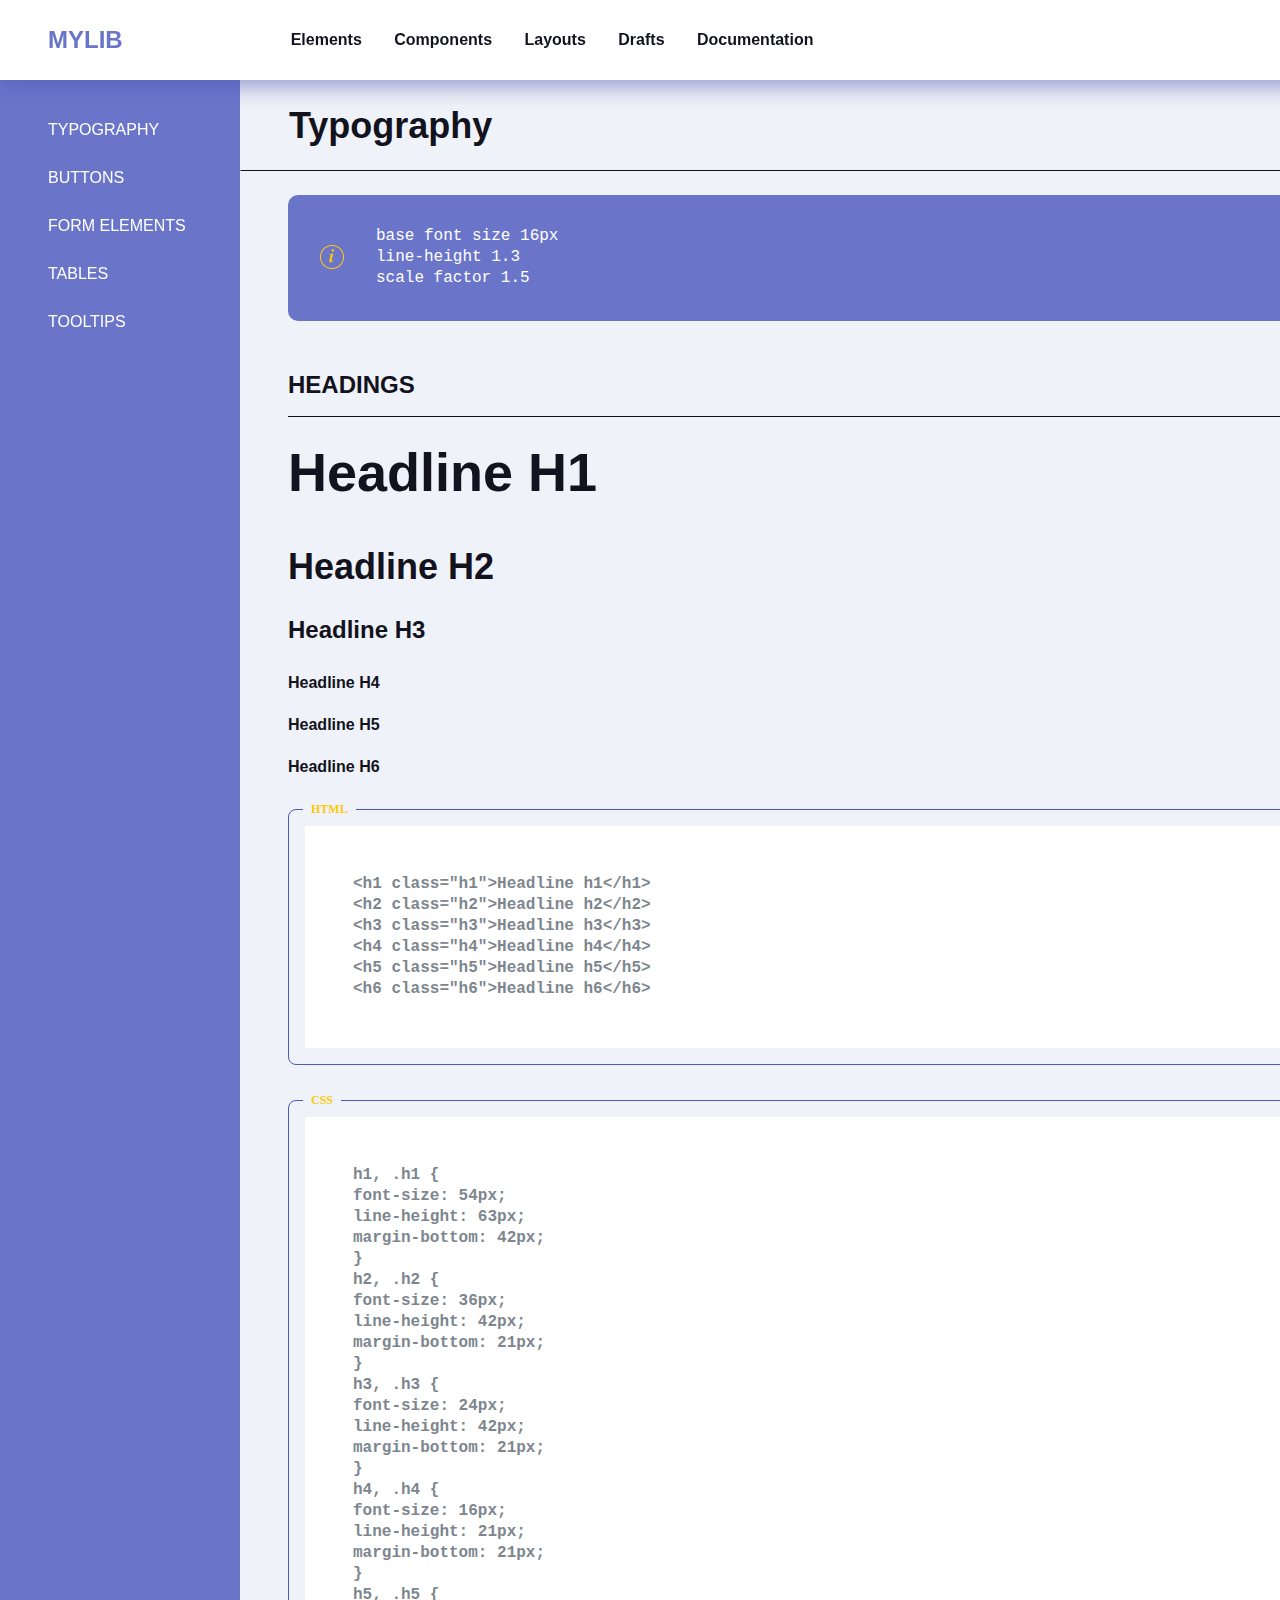
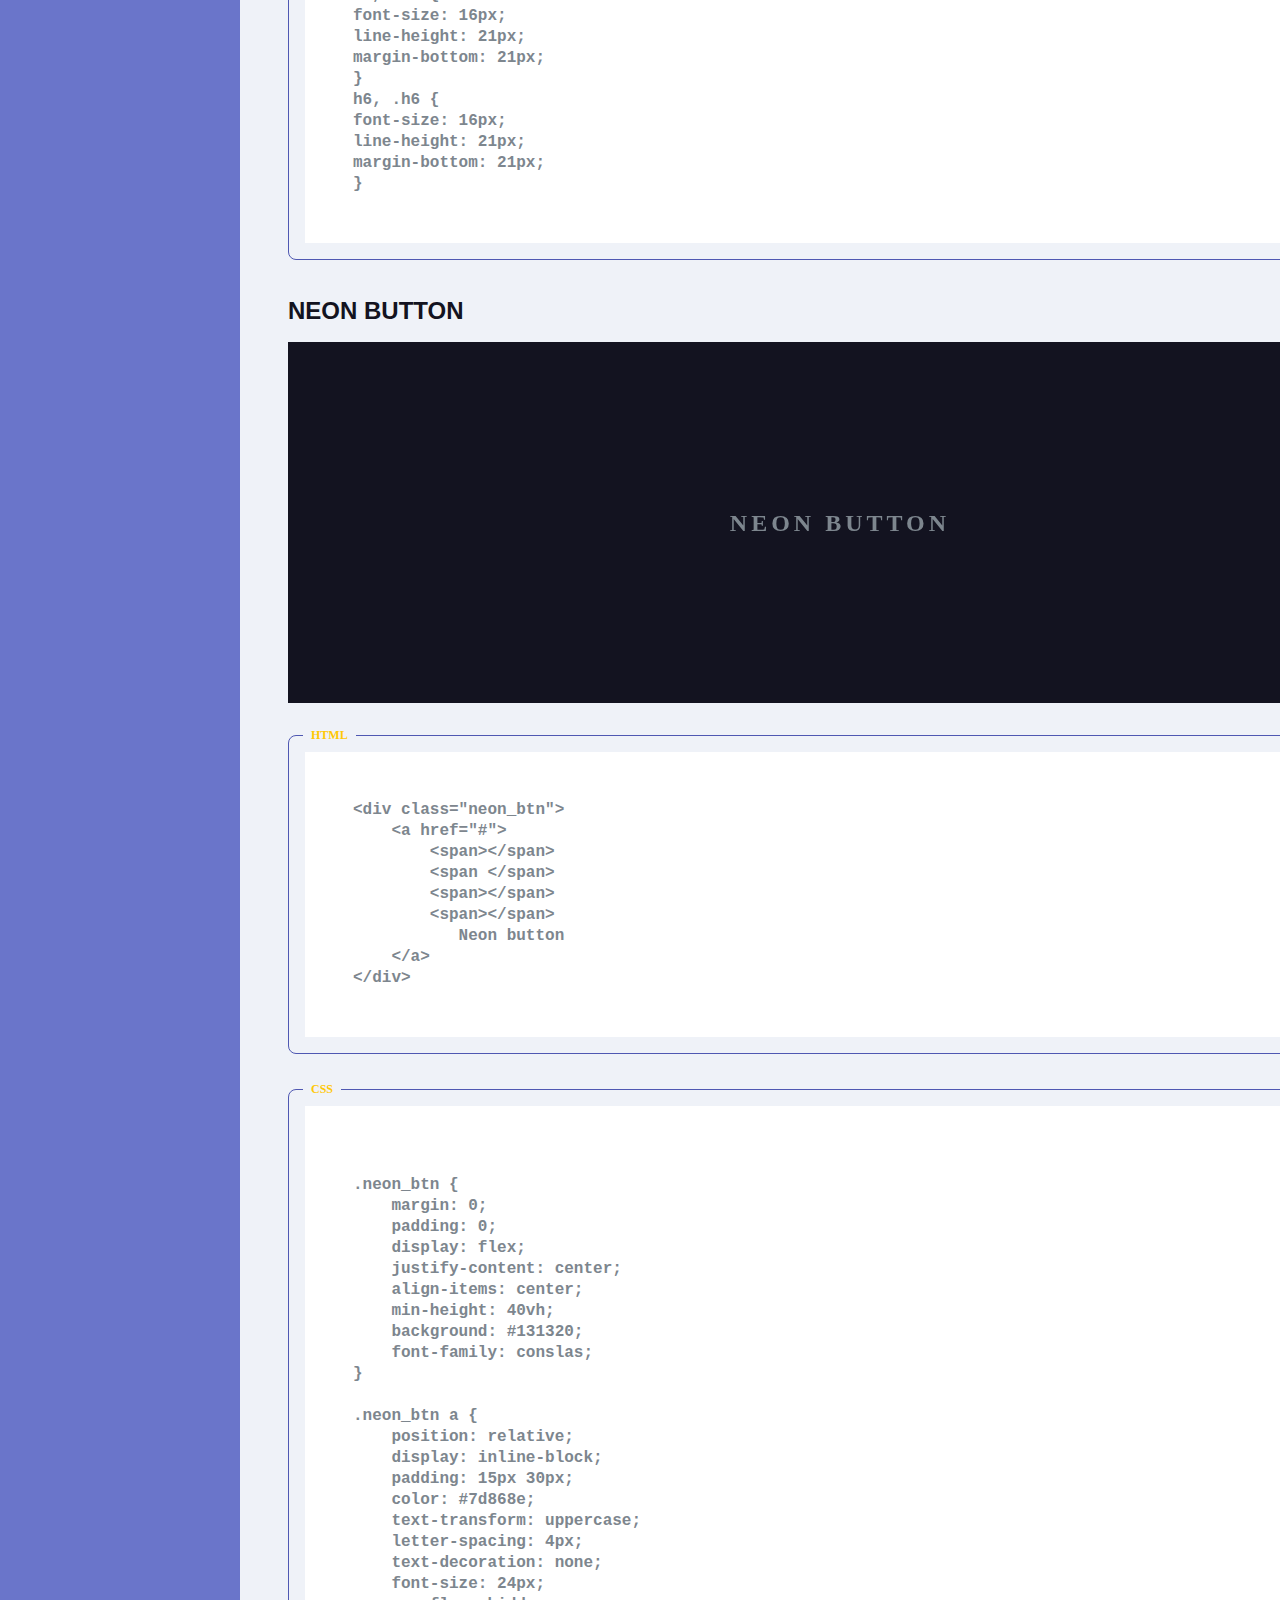
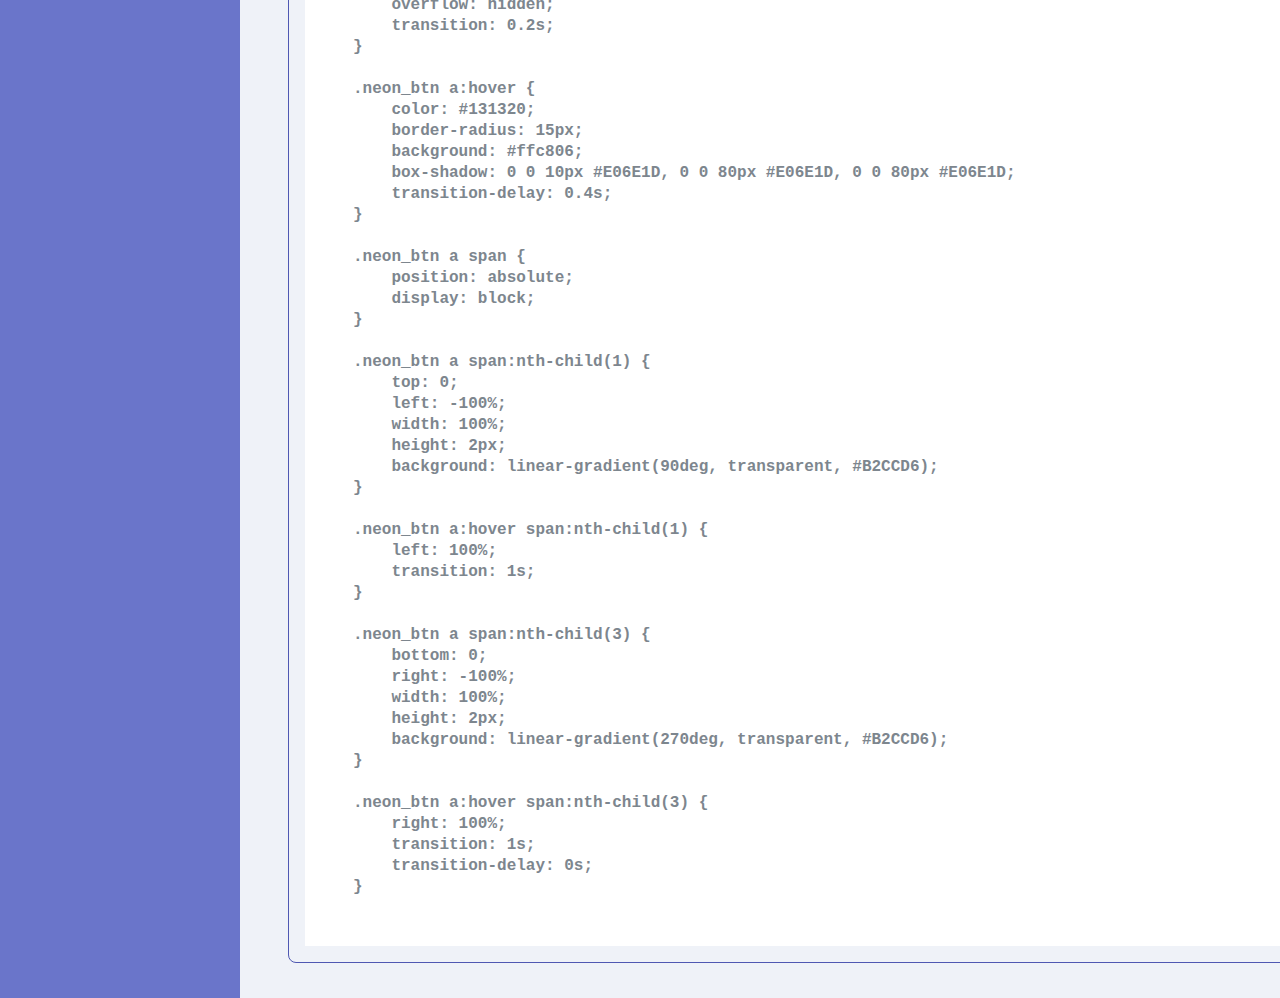
==== index.html @ 98989a63 "markup" ====
<!DOCTYPE html>
<html lang="en">

<head>
    <meta charset="UTF-8">
    <meta name="viewport" content="width=device-width, initial-scale=1.0">
    <link rel="stylesheet" href="css/index.css">
    <link rel="stylesheet" href="css/btn.css">
    <title>Home</title>
</head>

<body>
    <div class="wrapper">
        <header class="header">
            <div class="logo"> <a href="index.html">mylib</a> </div>
            <div class="nav">
                <ul>
                    <li><a href="mylib.html"> Elements</a> </li>
                    <li><a href="components.html">Components</a></li>
                    <li><a href="#">Layouts</a></li>
                    <li><a href="#">Drafts</a></li>
                    <li><a href="#">Documentation</a></li>
                </ul>
            </div>
        </header>
        <div class="container">
            <div class="sidebar">
                <div class="nav_sidebar">
                    <ul>
                        <li><a href="#">typography</a></li>
                        <li> <a href="#buttons"> buttons</a></li>
                        <li><a href="#">form elements</a></li>
                        <li> <a href="#">tables</a></li>
                        <li> <a href="#">tooltips</a></li>
                    </ul>
                </div>
            </div>
            <main>
                <div class="headline">
                    <h1>Typography</h1>
                </div>
                <div class="main">
                    <div class="exmp_box blue">
                        <img src="img/info.png" class="info">
                        <pre>
base font size 16px
line-height 1.3
scale factor 1.5</pre>
                    </div>
                    <div class="how_to_use">
                        <div class="headings_headline">
                            <span>Headings</span>
                        </div>
                        <div class="headings_exmp">
                            <h1 class="h1">Headline H1</h1>
                            <h2 class="h2">Headline H2</h2>
                            <h3 class="h3">Headline H3</h3>
                            <h4 class="h4">Headline H4</h4>
                            <h5 class="h5">Headline H5</h5>
                            <h6 class="h6">Headline H6</h6>
                        </div>
                        <div class="code_exmp">
                            <div class="code_exmp_inner">
                                <div class="code_sign"><span> HTML</span></div>
                                <pre>
&lth1 class="h1"&gtHeadline h1&lt/h1&gt
&lth2 class="h2"&gtHeadline h2&lt/h2&gt
&lth3 class="h3"&gtHeadline h3&lt/h3&gt
&lth4 class="h4"&gtHeadline h4&lt/h4&gt
&lth5 class="h5"&gtHeadline h5&lt/h5&gt
&lth6 class="h6"&gtHeadline h6&lt/h6&gt</pre>

                            </div>
                        </div>
                        <div class="code_exmp">
                            <div class="code_exmp_inner">
                                <div class="code_sign">CSS</div>
                                <pre>
h1, .h1 {
font-size: 54px;
line-height: 63px;
margin-bottom: 42px;
}
h2, .h2 {
font-size: 36px;
line-height: 42px;
margin-bottom: 21px;
}
h3, .h3 {
font-size: 24px;
line-height: 42px;
margin-bottom: 21px;
}
h4, .h4 {
font-size: 16px;
line-height: 21px;
margin-bottom: 21px;
}
h5, .h5 {
font-size: 16px;
line-height: 21px;
margin-bottom: 21px;
}
h6, .h6 {
font-size: 16px;
line-height: 21px;
margin-bottom: 21px;
}</pre>
                            </div>

                        </div>
                        <div class="btn_exmp" id="buttons">
                            <div class="headings_headline">
                                <span>Neon button </span>
                            </div>
                            <div class="neon_btn">
                                <a href="#">
                                    <span></span>
                                    <span></span>
                                    <span></span>
                                    Neon button
                                </a>
                            </div>
                            <div class="code_exmp">
                                <div class="code_exmp_inner">
                                    <div class="code_sign"><span> HTML</span></div>
                                    <pre>
&ltdiv class="neon_btn"&gt
    &lta href="#"&gt
        &ltspan&gt&lt/span&gt
        &ltspan &lt/span&gt
        &ltspan&gt&lt/span&gt
        &ltspan&gt&lt/span&gt
           Neon button
    &lt/a&gt
&lt/div&gt</pre>

                                </div>
                            </div>
                            <div class="code_exmp">
                                <div class="code_exmp_inner">
                                    <div class="code_sign">CSS</div>
                                    <pre>

.neon_btn {
    margin: 0;
    padding: 0;
    display: flex;
    justify-content: center;
    align-items: center;
    min-height: 40vh;
    background: #131320;
    font-family: conslas;
}

.neon_btn a {
    position: relative;
    display: inline-block;
    padding: 15px 30px;
    color: #7d868e;
    text-transform: uppercase;
    letter-spacing: 4px;
    text-decoration: none;
    font-size: 24px;
    overflow: hidden;
    transition: 0.2s;
}

.neon_btn a:hover {
    color: #131320;
    border-radius: 15px;
    background: #ffc806;
    box-shadow: 0 0 10px #E06E1D, 0 0 80px #E06E1D, 0 0 80px #E06E1D;
    transition-delay: 0.4s;
}

.neon_btn a span {
    position: absolute;
    display: block;
}

.neon_btn a span:nth-child(1) {
    top: 0;
    left: -100%;
    width: 100%;
    height: 2px;
    background: linear-gradient(90deg, transparent, #B2CCD6);
}

.neon_btn a:hover span:nth-child(1) {
    left: 100%;
    transition: 1s;
}

.neon_btn a span:nth-child(3) {
    bottom: 0;
    right: -100%;
    width: 100%;
    height: 2px;
    background: linear-gradient(270deg, transparent, #B2CCD6);
}

.neon_btn a:hover span:nth-child(3) {
    right: 100%;
    transition: 1s;
    transition-delay: 0s;
}</pre>
                                </div>

                            </div>

                        </div>
                    </div>
                </div>
            </main>
        </div>
    </div>

</body>

</html>
---- css/index.css ----
body {
    min-width: 1440px;
    font-size: 16px;
    background: #eff2f8;
    font-family: Helvetica;
  }
  * {
    padding: 0;
    margin: 0;
  }
  
  .wrapper {
    min-height: 100vh;
    display: flex;
    flex-direction: column;
  }
  .header {
    color: #131320;
    background: #fff;
    display: flex;
    align-items: center;
    line-height: 32px;
    padding: 24px 48px;
    font-weight: bold;
    filter: drop-shadow(rgba(79, 88, 178, 0.5) 0px 8px 10px);
}
  
  .logo {
    font-size: 24px;
    font-weight: bold;
    text-transform: uppercase;
  }
  .logo a {
    color: #6a75ca;
  }
  .logo a:hover {
    filter: drop-shadow(rgba(79, 88, 178, 0.5) 5px 8px 5px);
  }
  
  .nav {
    display: flex;
    flex-grow: 1;
    padding-left: 140px;
  }
  
  .nav li {
    display: inline-block;
    padding: 0 0 0 28px;
    font-weight: bold;
  }
  a {
    text-decoration: none;
    color: #131320;
  }
  a:hover {
    color: #6a75ca;
  }
  
  .container {
    display: flex;
    flex-grow: 1;
  }
  
  .sidebar {
    background: #6a75ca;
    flex: 0 0 240px;
  }
  
  .nav_sidebar {
    padding: 34px 48px 80px;
    color: #fff;
    text-transform: uppercase;
    line-height: 32px;
    position: sticky;
    top: 0;
  }
  
  .nav_sidebar li {
    margin-bottom: 16px;
    list-style-type: none;
  }
  .nav_sidebar a {
    color: #fff;
  }
  .nav_sidebar li:hover {
    list-style-type: disc;
  }
  
  main {
    background: #eff2f8;
    flex-grow: 1;
    color: #131320;
  }
  
  .headline h1 {
    line-height: 1.17;
    font-size: 36px;
    border-style: solid;
    border-width: 1px;
    border-color:  transparent transparent #131320 transparent;
    padding: 24px 48px 23px 48px;
  }
  /*заменить бордер на сокращенную версию*/
  .exmp_box {
    position: relative;
    width: 1016px;
    margin: 0 0 30px 48px;
    padding: 31px 0 32px 88px;
    line-height: 21px;
    top: -18px;
    clip-path: polygon(96% 0%, 100% 36%, 100% 25%, 100% 100%, 0% 100%, 0% 0%);
    border-radius: 10px;
  }
  .text_box {
    width: 293px;
  }
  .info {
    position: absolute;
    left: 32px;
    top: 50px;
  }
  /*Headings*/
  .how_to_use {
      margin: 0 48px;
      font-weight: bold;
  }
.headings_headline {
    font-size: 24px;
    line-height: 32px;
    border-bottom: 1px solid #131320;
    text-transform: uppercase;
    padding: 0 0 15px 0;
}
.headings_exmp {
    margin: 24px 0 0 0 ;
}

h1, .h1 {
  font-size: 54px;
  line-height: 63px;
  margin-bottom: 42px;
}
h2, .h2 {
  font-size: 36px;
  line-height: 42px;
  margin-bottom: 21px;
}
h3, .h3 {
  font-size: 24px;
  line-height: 42px;
  margin-bottom: 21px;
}
h4, .h4 {
  font-size: 16px;
  line-height: 21px;
  margin-bottom: 21px;
}
h5, .h5 {
  font-size: 16px;
  line-height: 21px;
  margin-bottom: 21px;
}
h6, .h6 {
  font-size: 16px;
  line-height: 21px;
  margin-bottom: 21px;
}
.code_exmp {
  border: 1px solid #4f58b2;
  border-radius: 8px;
  margin: 32px 0 35px;
}
.code_exmp_inner {
  background: #fff;
  padding: 48px;
  margin: 16px;
  font-family: Courier-Regular;
  line-height: 21px;
  color: #7d868e;
  position: relative;
}
.code_sign {
  position: absolute;
  background: #eff2f8;
  color: #ffc806;
  font-size: 12px;
  line-height: 21px;
  padding: 0 8px;
  top: -27px;
  left: -2px;
}
.box_for_chv {
  position: relative;
  width: 1016px;
  margin: 0 0 30px 48px;
  padding: 31px 0 32px 88px;
  line-height: 21px;
  font-size: 16px;
  top: -18px;
}
.box_for_fz {
  position: relative;
  width: 1016px;
  margin: 0 0 30px 48px;
  padding: 31px 0 32px 88px;
  line-height: 21px;
  font-size: 16px;
  top: -18px;
  clip-path: polygon(96% 0%, 100% 36%, 100% 25%, 100% 100%, 0% 100%, 0% 0%);
  border-radius: 10px;
}
.text_box {
width: 293px;
}
.container_tricks {
  display: flex;
  justify-content: center;
  align-items: center;
  flex-direction: column;
}
.headline_tricks {
  font-weight: bold;
  line-height: 63px;
  color: #131320;
  font-size: 54px;
  padding: 100px 0;
}
.main_boxes {
  display: flex;
  justify-content: center;
  flex-wrap: wrap;
  line-height: 21px;
  /* второй падинг может быть 78 или 79 и инлаайн блок может не нужен*/
}
.box_shadow {
  filter: drop-shadow(rgba(79, 88, 178, 0.5) 0px 4px 10px);
}
.box_sm {
  padding: 32px;
  width: 176px;
  height: 176px;
  border-radius: 10px;
background: #fff;
clip-path: polygon(75% 0%, 100% 25%, 100% 25%, 100% 100%, 0% 100%, 0% 0%);
z-index: 1;
margin: 0 19px;
}
.blue {
  background: #6a75ca;
  color: #fff;
}
.white {
  background: #fff;
  color: #7d868e;
}
pre {
  font-family: Courier;
}
.box_lg {
  width: 704px;
  height: 175px;
  padding: 32px 60px 32px 32px;
  margin: 48px 0 0 0;
  border-radius: 10px;
  clip-path: polygon(92% 0%, 100% 25%, 100% 25%, 100% 100%, 0% 100%, 0% 0%);
}
---- css/btn.css ----
.neon_btn {
    margin: 0;
    padding: 0;
    display: flex;
    justify-content: center;
    align-items: center;
    min-height: 40vh;
    background: #131320;
    font-family: conslas;
}

.neon_btn a {
    position: relative;
    display: inline-block;
    padding: 15px 30px;
    color: #7d868e;
    text-transform: uppercase;
    letter-spacing: 4px;
    text-decoration: none;
    font-size: 24px;
    overflow: hidden;
    transition: 0.2s;
}

.neon_btn a:hover {
    color: #131320;
    border-radius: 15px;
    background: #ffc806;
    box-shadow: 0 0 10px #ffc806, 0 0 80px #ffc806, 0 0 80px #ffc806;
    transition-delay: 0.4s;
}

.neon_btn a span {
    position: absolute;
    display: block;
}

.neon_btn a span:nth-child(1) {
    top: 0;
    left: -100%;
    width: 100%;
    height: 2px;
    background: linear-gradient(90deg, transparent, #B2CCD6);
}

.neon_btn a:hover span:nth-child(1) {
    left: 100%;
    transition: 1s;
}

.neon_btn a span:nth-child(3) {
    bottom: 0;
    right: -100%;
    width: 100%;
    height: 2px;
    background: linear-gradient(270deg, transparent, #B2CCD6);
}

.neon_btn a:hover span:nth-child(3) {
    right: 100%;
    transition: 1s;
    transition-delay: 0s;
}
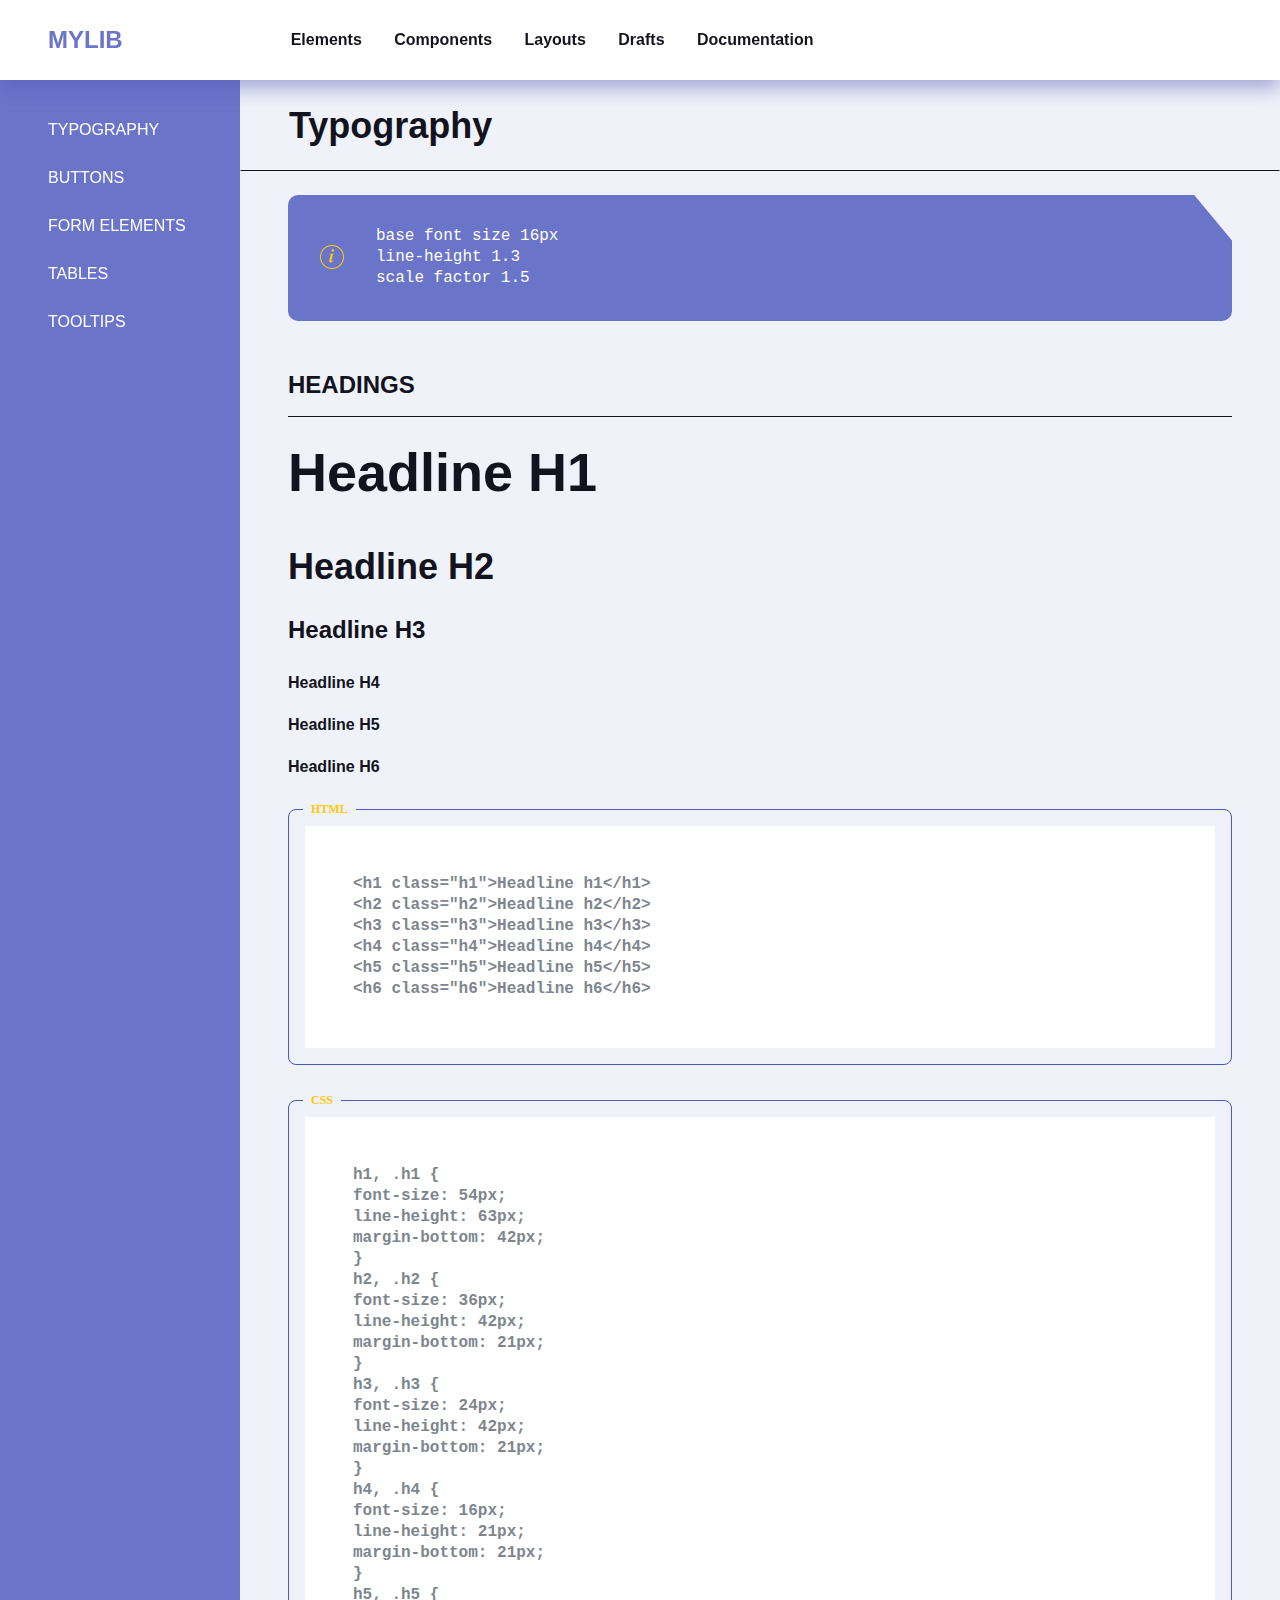
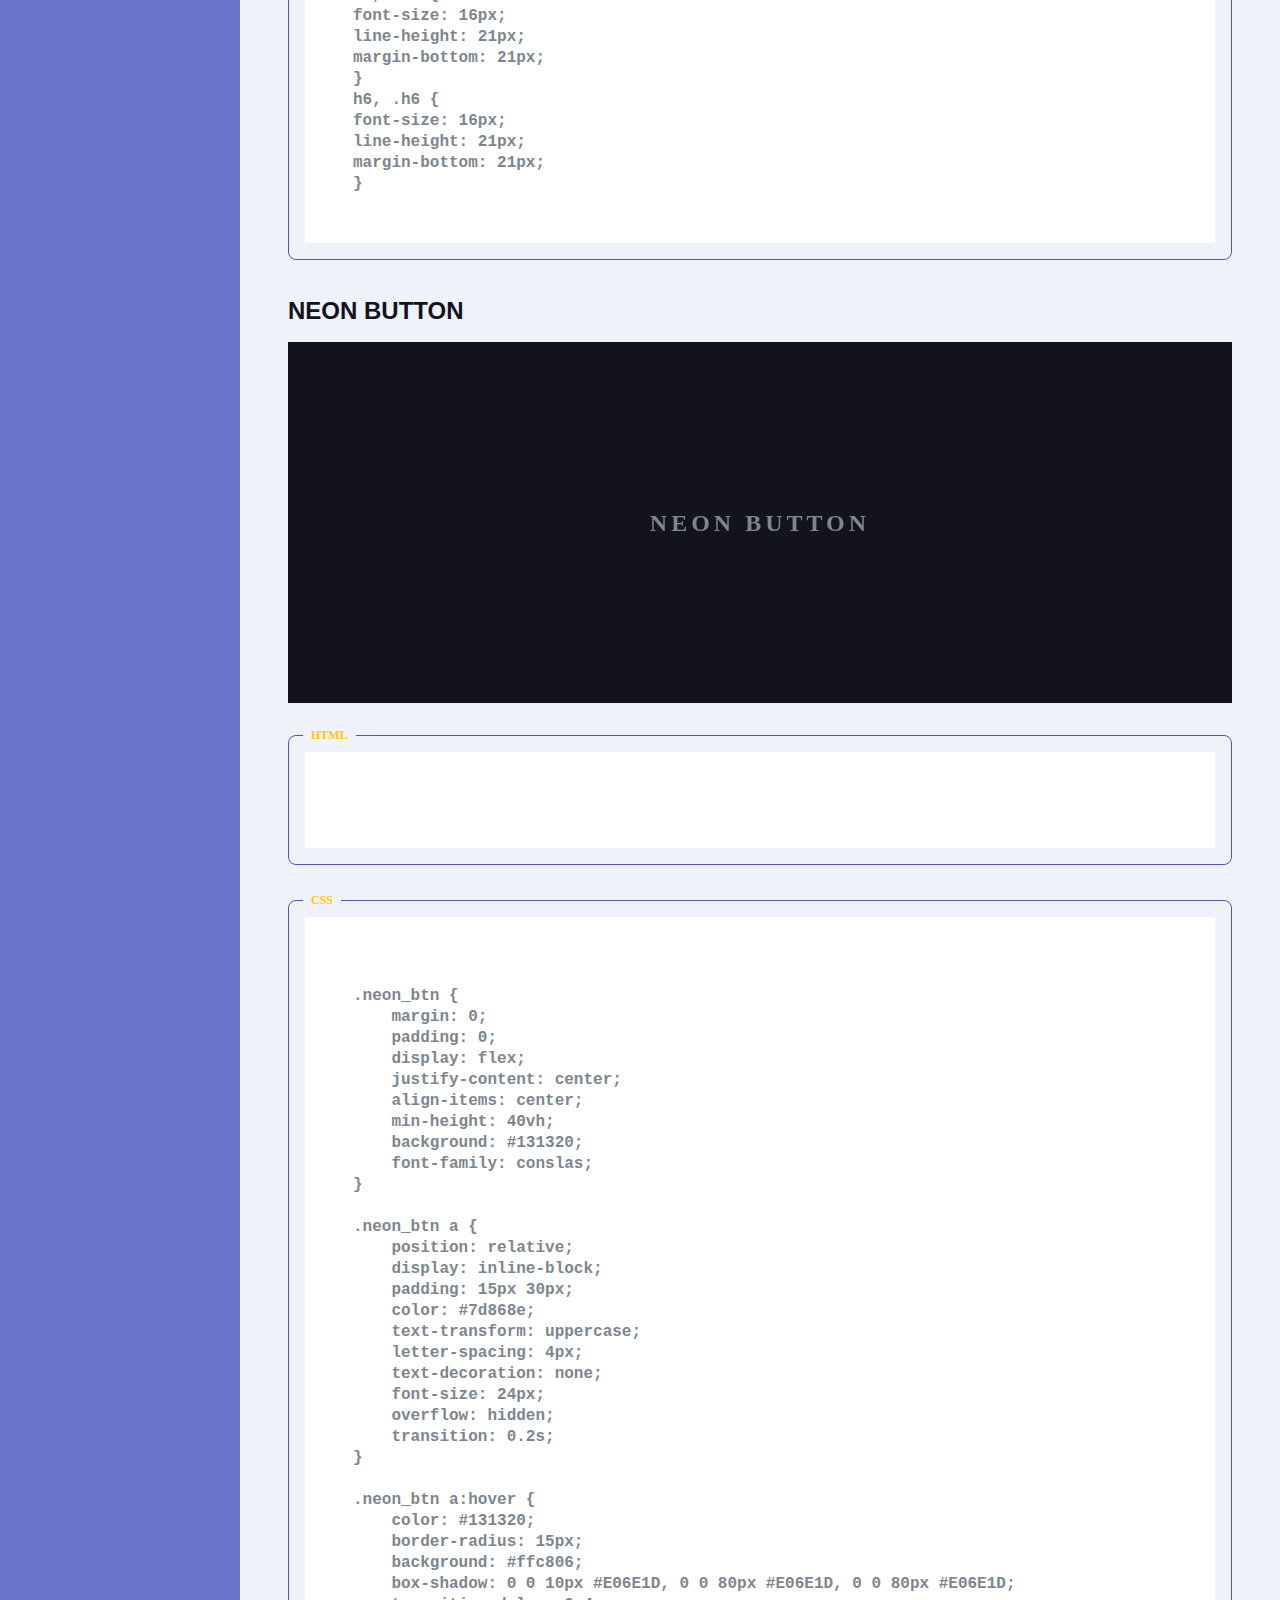
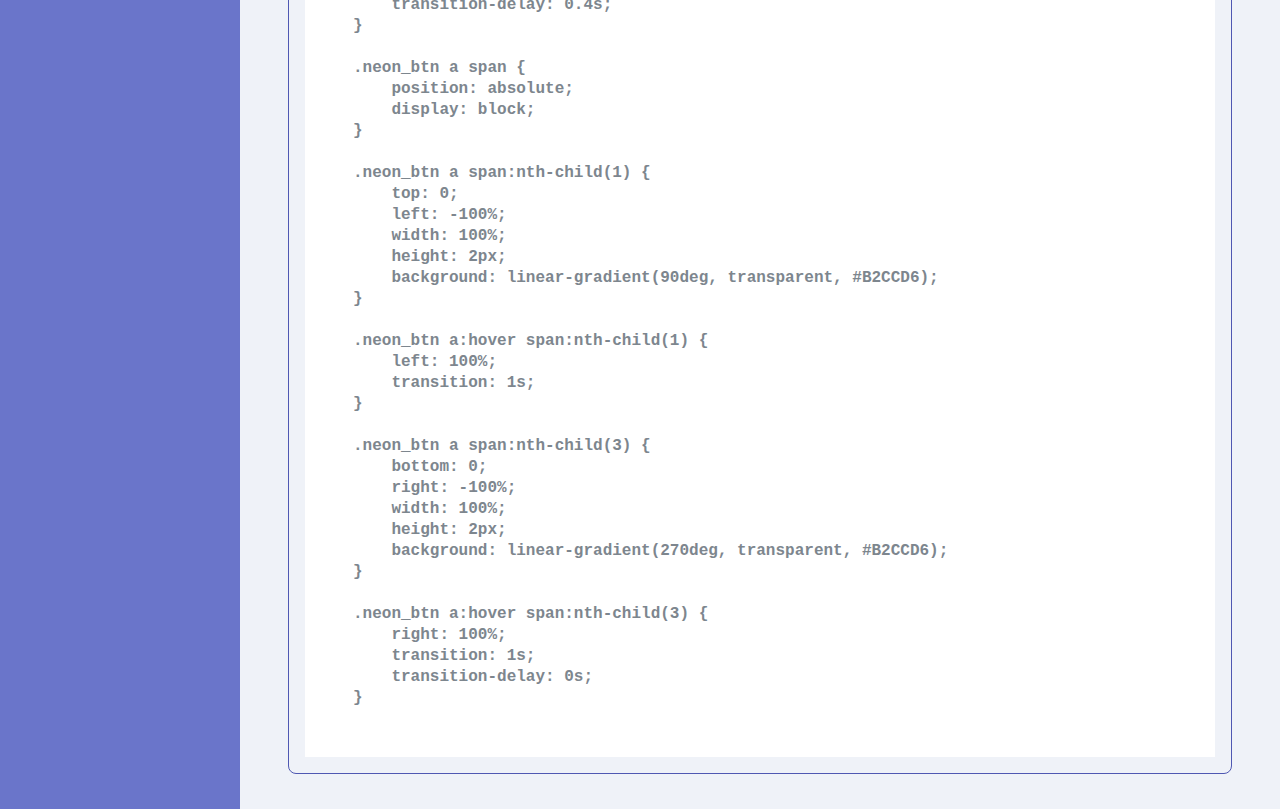
==== commit f796dc80: "change html" ====
--- a/index.html
+++ b/index.html
@@ -35,34 +35,33 @@
                     </ul>
                 </div>
             </div>
-            <main>
+            <main class="main">
                 <div class="headline">
                     <h1>Typography</h1>
                 </div>
-                <div class="main">
-                    <div class="exmp_box blue">
-                        <img src="img/info.png" class="info">
-                        <pre>
+                <div class="exmp_box blue">
+                    <img src="img/info.png" class="info">
+                    <pre>
 base font size 16px
 line-height 1.3
 scale factor 1.5</pre>
-                    </div>
-                    <div class="how_to_use">
-                        <div class="headings_headline">
-                            <span>Headings</span>
-                        </div>
-                        <div class="headings_exmp">
-                            <h1 class="h1">Headline H1</h1>
-                            <h2 class="h2">Headline H2</h2>
-                            <h3 class="h3">Headline H3</h3>
-                            <h4 class="h4">Headline H4</h4>
-                            <h5 class="h5">Headline H5</h5>
-                            <h6 class="h6">Headline H6</h6>
-                        </div>
-                        <div class="code_exmp">
-                            <div class="code_exmp_inner">
-                                <div class="code_sign"><span> HTML</span></div>
-                                <pre>
+                </div>
+                <div class="how_to_use">
+                    <div class="headings_headline">
+                        <span>Headings</span>
+                    </div>
+                    <div class="headings_exmp">
+                        <h1 class="h1">Headline H1</h1>
+                        <h2 class="h2">Headline H2</h2>
+                        <h3 class="h3">Headline H3</h3>
+                        <h4 class="h4">Headline H4</h4>
+                        <h5 class="h5">Headline H5</h5>
+                        <h6 class="h6">Headline H6</h6>
+                    </div>
+                    <div class="code_exmp">
+                        <div class="code_exmp_inner">
+                            <div class="code_sign"><span> HTML</span></div>
+                            <pre>
 &lth1 class="h1"&gtHeadline h1&lt/h1&gt
 &lth2 class="h2"&gtHeadline h2&lt/h2&gt
 &lth3 class="h3"&gtHeadline h3&lt/h3&gt
@@ -70,77 +69,68 @@
 &lth5 class="h5"&gtHeadline h5&lt/h5&gt
 &lth6 class="h6"&gtHeadline h6&lt/h6&gt</pre>
 
+                        </div>
+                    </div>
+                    <div class="code_exmp">
+                        <div class="code_exmp_inner">
+                            <div class="code_sign">CSS</div>
+                            <pre>
+h1, .h1 {
+font-size: 54px;
+line-height: 63px;
+margin-bottom: 42px;
+}
+h2, .h2 {
+font-size: 36px;
+line-height: 42px;
+margin-bottom: 21px;
+}
+h3, .h3 {
+font-size: 24px;
+line-height: 42px;
+margin-bottom: 21px;
+}
+h4, .h4 {
+font-size: 16px;
+line-height: 21px;
+margin-bottom: 21px;
+}
+h5, .h5 {
+font-size: 16px;
+line-height: 21px;
+margin-bottom: 21px;
+}
+h6, .h6 {
+font-size: 16px;
+line-height: 21px;
+margin-bottom: 21px;
+}</pre>
+                        </div>
+
+                    </div>
+                    <div class="btn_exmp" id="buttons">
+                        <div class="headings_headline">
+                            <span>Neon button </span>
+                        </div>
+                        <div class="neon_btn">
+                            <a href="#">
+                                <span></span>
+                                <span></span>
+                                <span></span>
+                                Neon button
+                            </a>
+                        </div>
+                        <div class="code_exmp">
+                            <div class="code_exmp_inner">
+                                <div class="code_sign"><span> HTML</span></div>
+
+
                             </div>
                         </div>
                         <div class="code_exmp">
                             <div class="code_exmp_inner">
                                 <div class="code_sign">CSS</div>
                                 <pre>
-h1, .h1 {
-font-size: 54px;
-line-height: 63px;
-margin-bottom: 42px;
-}
-h2, .h2 {
-font-size: 36px;
-line-height: 42px;
-margin-bottom: 21px;
-}
-h3, .h3 {
-font-size: 24px;
-line-height: 42px;
-margin-bottom: 21px;
-}
-h4, .h4 {
-font-size: 16px;
-line-height: 21px;
-margin-bottom: 21px;
-}
-h5, .h5 {
-font-size: 16px;
-line-height: 21px;
-margin-bottom: 21px;
-}
-h6, .h6 {
-font-size: 16px;
-line-height: 21px;
-margin-bottom: 21px;
-}</pre>
-                            </div>
-
-                        </div>
-                        <div class="btn_exmp" id="buttons">
-                            <div class="headings_headline">
-                                <span>Neon button </span>
-                            </div>
-                            <div class="neon_btn">
-                                <a href="#">
-                                    <span></span>
-                                    <span></span>
-                                    <span></span>
-                                    Neon button
-                                </a>
-                            </div>
-                            <div class="code_exmp">
-                                <div class="code_exmp_inner">
-                                    <div class="code_sign"><span> HTML</span></div>
-                                    <pre>
-&ltdiv class="neon_btn"&gt
-    &lta href="#"&gt
-        &ltspan&gt&lt/span&gt
-        &ltspan &lt/span&gt
-        &ltspan&gt&lt/span&gt
-        &ltspan&gt&lt/span&gt
-           Neon button
-    &lt/a&gt
-&lt/div&gt</pre>
-
-                                </div>
-                            </div>
-                            <div class="code_exmp">
-                                <div class="code_exmp_inner">
-                                    <div class="code_sign">CSS</div>
-                                    <pre>
 
 .neon_btn {
     margin: 0;
@@ -205,13 +195,13 @@
     transition: 1s;
     transition-delay: 0s;
 }</pre>
-                                </div>
-
                             </div>
 
                         </div>
-                    </div>
-                </div>
+
+                    </div>
+                </div>
+
             </main>
         </div>
     </div>
--- a/css/index.css
+++ b/css/index.css
@@ -1,5 +1,4 @@
 body {
-    min-width: 1440px;
     font-size: 16px;
     background: #eff2f8;
     font-family: Helvetica;
@@ -8,7 +7,6 @@
     padding: 0;
     margin: 0;
   }
-  
   .wrapper {
     min-height: 100vh;
     display: flex;
@@ -86,7 +84,7 @@
     list-style-type: disc;
   }
   
-  main {
+  .main {
     background: #eff2f8;
     flex-grow: 1;
     color: #131320;
@@ -103,16 +101,12 @@
   /*заменить бордер на сокращенную версию*/
   .exmp_box {
     position: relative;
-    width: 1016px;
-    margin: 0 0 30px 48px;
+    margin: 0 48px 30px 48px;
     padding: 31px 0 32px 88px;
     line-height: 21px;
     top: -18px;
     clip-path: polygon(96% 0%, 100% 36%, 100% 25%, 100% 100%, 0% 100%, 0% 0%);
     border-radius: 10px;
-  }
-  .text_box {
-    width: 293px;
   }
   .info {
     position: absolute;
@@ -189,26 +183,7 @@
   top: -27px;
   left: -2px;
 }
-.box_for_chv {
-  position: relative;
-  width: 1016px;
-  margin: 0 0 30px 48px;
-  padding: 31px 0 32px 88px;
-  line-height: 21px;
-  font-size: 16px;
-  top: -18px;
-}
-.box_for_fz {
-  position: relative;
-  width: 1016px;
-  margin: 0 0 30px 48px;
-  padding: 31px 0 32px 88px;
-  line-height: 21px;
-  font-size: 16px;
-  top: -18px;
-  clip-path: polygon(96% 0%, 100% 36%, 100% 25%, 100% 100%, 0% 100%, 0% 0%);
-  border-radius: 10px;
-}
+
 .text_box {
 width: 293px;
 }
@@ -230,7 +205,7 @@
   justify-content: center;
   flex-wrap: wrap;
   line-height: 21px;
-  /* второй падинг может быть 78 или 79 и инлаайн блок может не нужен*/
+  max-width: 1440px;
 }
 .box_shadow {
   filter: drop-shadow(rgba(79, 88, 178, 0.5) 0px 4px 10px);
--- a/css/btn.css
+++ b/css/btn.css
@@ -1,6 +1,4 @@
 .neon_btn {
-    margin: 0;
-    padding: 0;
     display: flex;
     justify-content: center;
     align-items: center;
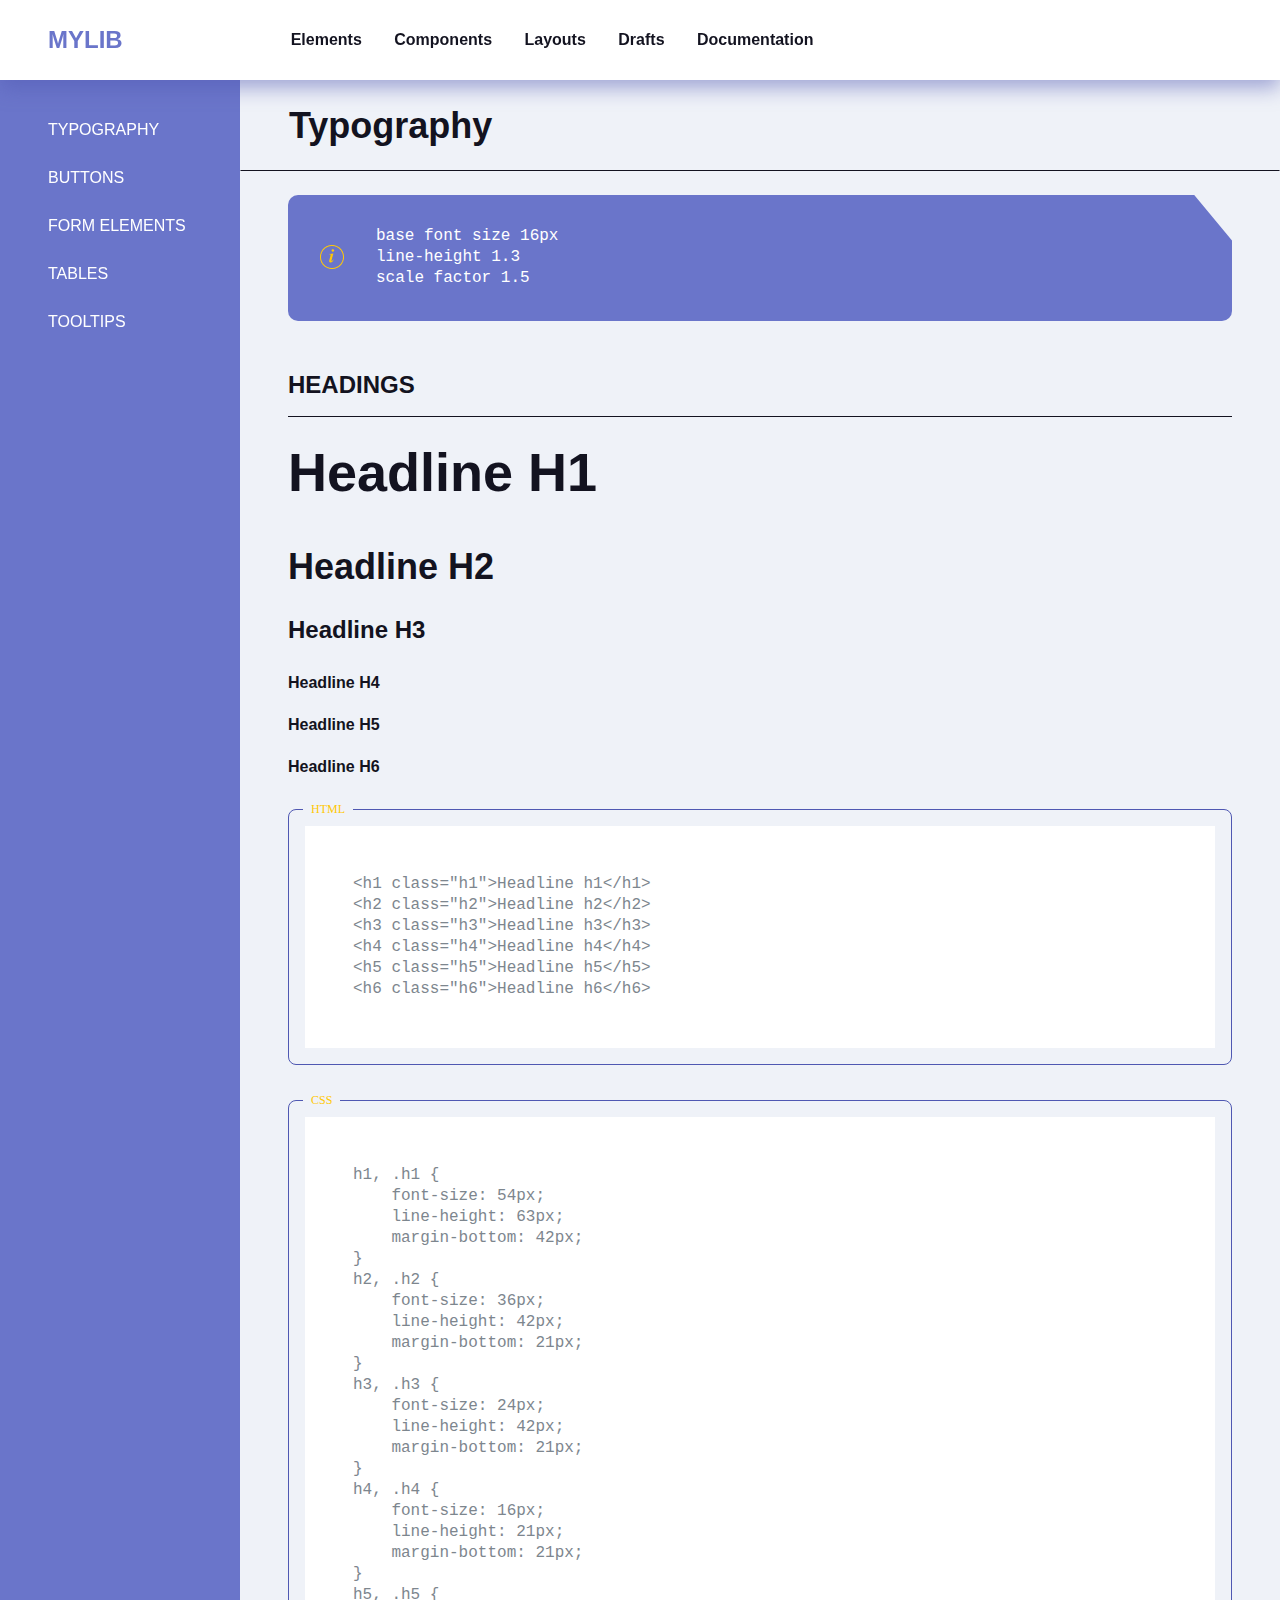
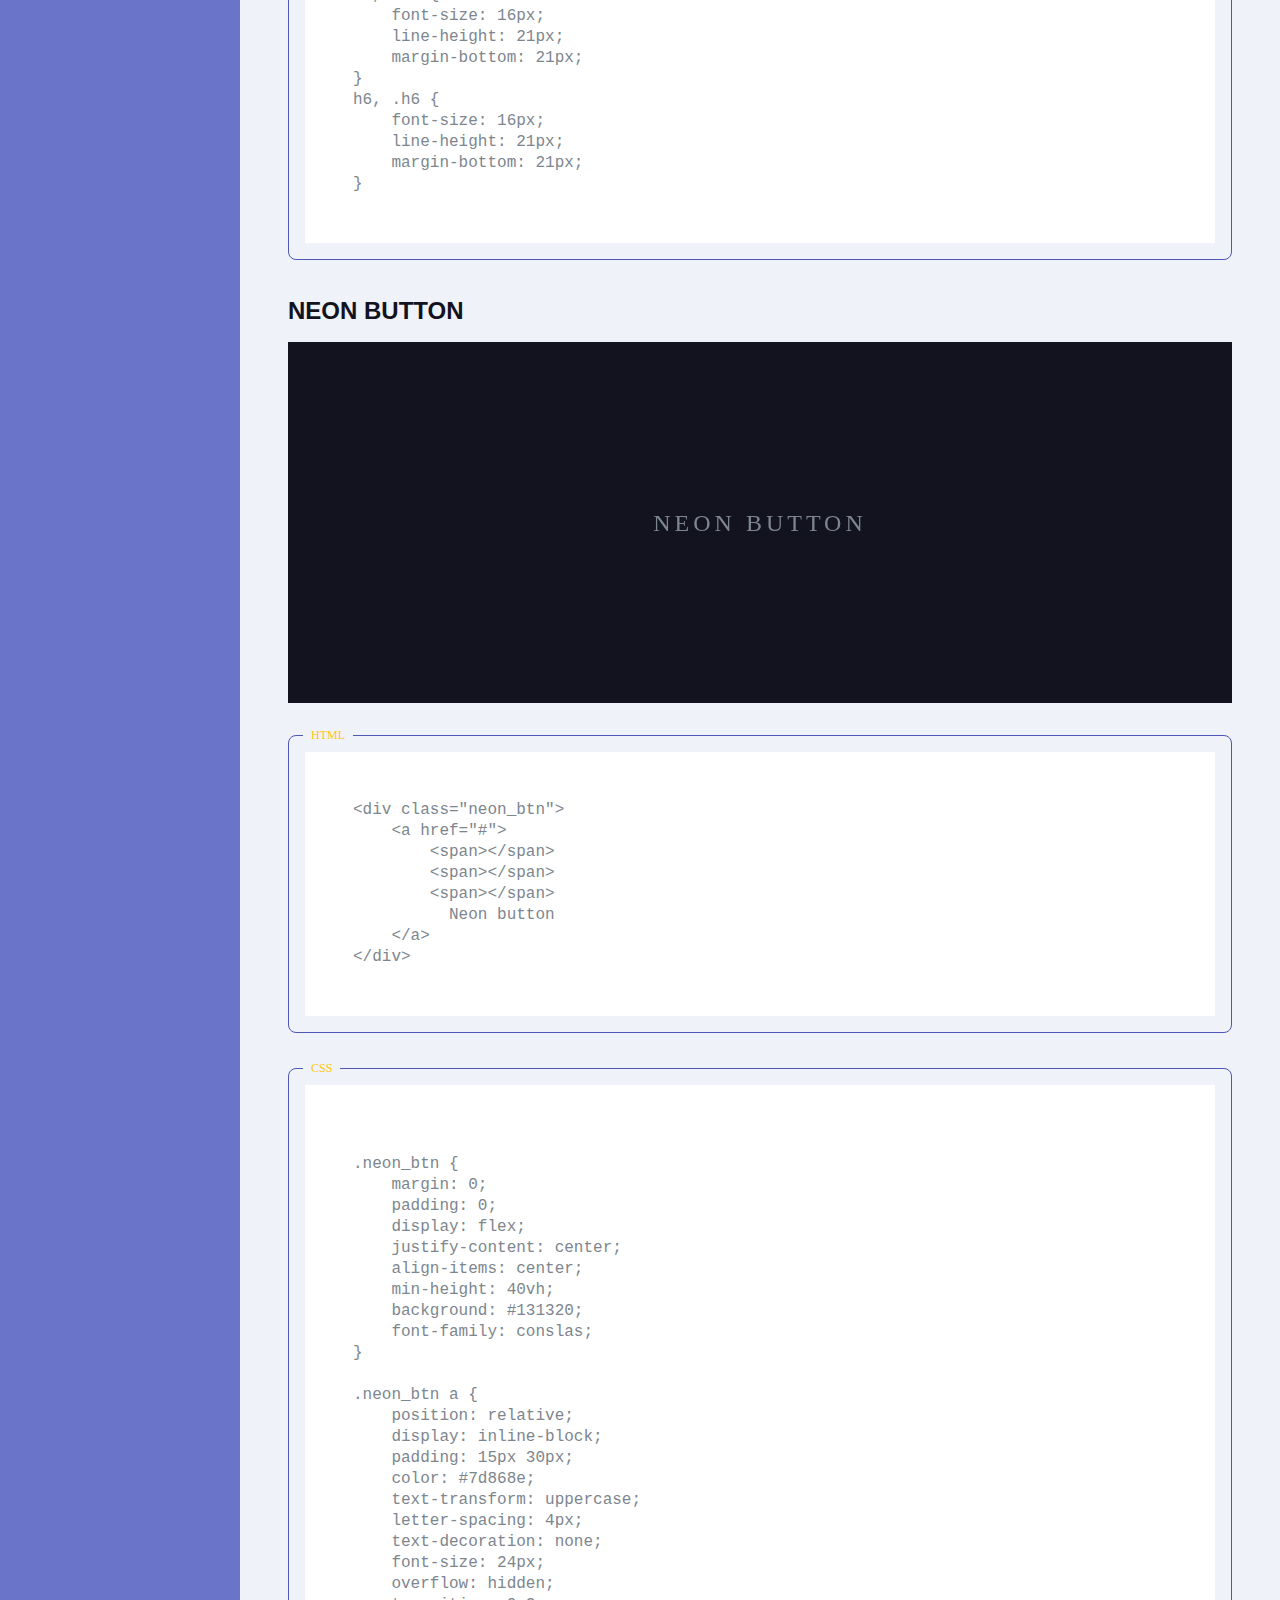
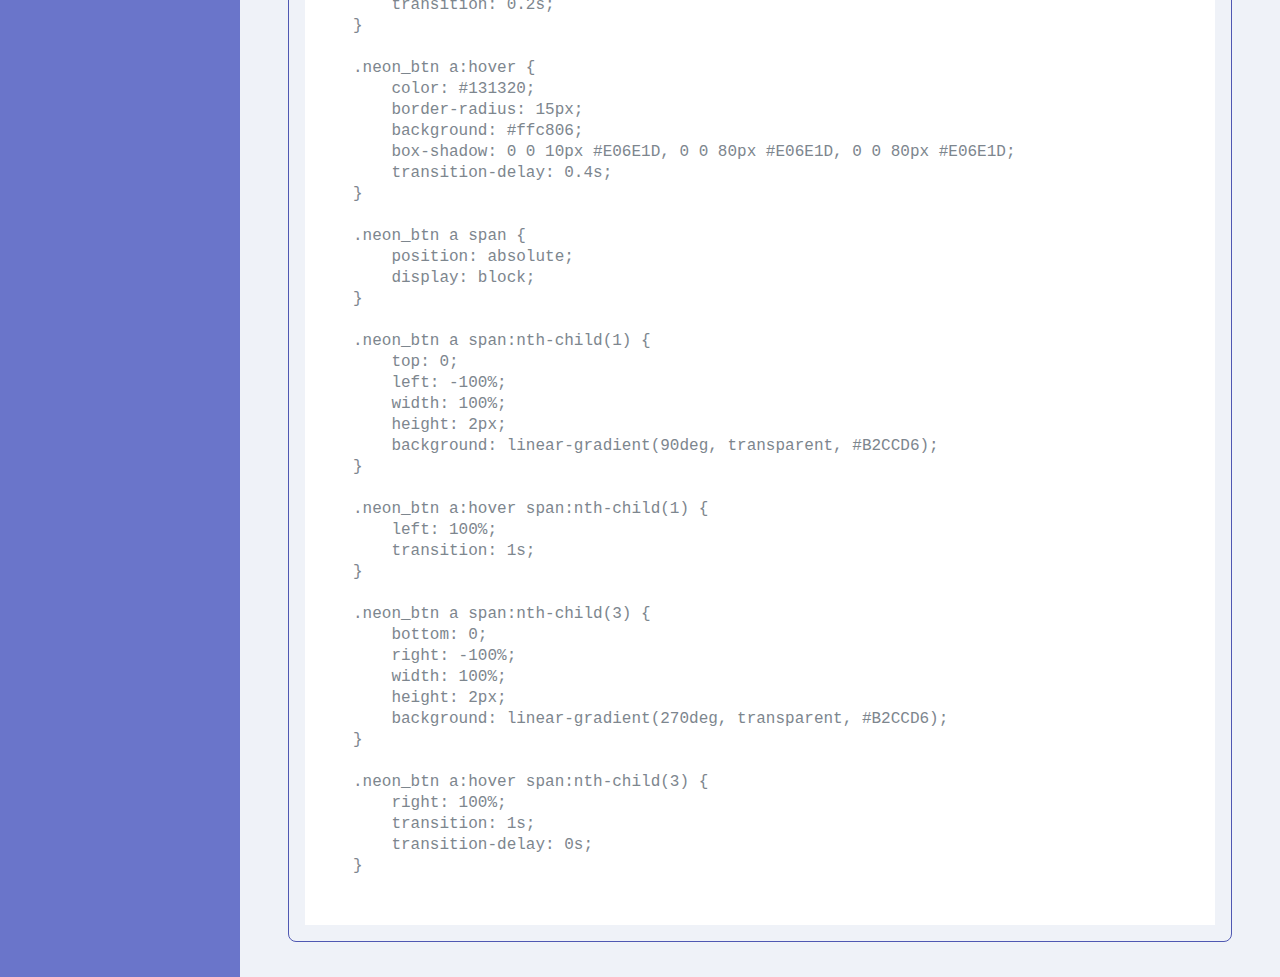
==== commit 9869ae8e: "added layouts" ====
--- a/index.html
+++ b/index.html
@@ -27,7 +27,7 @@
             <div class="sidebar">
                 <div class="nav_sidebar">
                     <ul>
-                        <li><a href="#">typography</a></li>
+                        <li><a href="#typography">typography</a></li>
                         <li> <a href="#buttons"> buttons</a></li>
                         <li><a href="#">form elements</a></li>
                         <li> <a href="#">tables</a></li>
@@ -36,7 +36,7 @@
                 </div>
             </div>
             <main class="main">
-                <div class="headline">
+                <div class="headline" id="typography">
                     <h1>Typography</h1>
                 </div>
                 <div class="exmp_box blue">
@@ -76,34 +76,34 @@
                             <div class="code_sign">CSS</div>
                             <pre>
 h1, .h1 {
-font-size: 54px;
-line-height: 63px;
-margin-bottom: 42px;
+    font-size: 54px;
+    line-height: 63px;
+    margin-bottom: 42px;
 }
 h2, .h2 {
-font-size: 36px;
-line-height: 42px;
-margin-bottom: 21px;
+    font-size: 36px;
+    line-height: 42px;
+    margin-bottom: 21px;
 }
 h3, .h3 {
-font-size: 24px;
-line-height: 42px;
-margin-bottom: 21px;
+    font-size: 24px;
+    line-height: 42px;
+    margin-bottom: 21px;
 }
 h4, .h4 {
-font-size: 16px;
-line-height: 21px;
-margin-bottom: 21px;
+    font-size: 16px;
+    line-height: 21px;
+    margin-bottom: 21px;
 }
 h5, .h5 {
-font-size: 16px;
-line-height: 21px;
-margin-bottom: 21px;
+    font-size: 16px;
+    line-height: 21px;
+    margin-bottom: 21px;
 }
 h6, .h6 {
-font-size: 16px;
-line-height: 21px;
-margin-bottom: 21px;
+    font-size: 16px;
+    line-height: 21px;
+    margin-bottom: 21px;
 }</pre>
                         </div>
 
@@ -123,6 +123,15 @@
                         <div class="code_exmp">
                             <div class="code_exmp_inner">
                                 <div class="code_sign"><span> HTML</span></div>
+                                <pre>
+&ltdiv class="neon_btn"&gt
+    &lta href="#"&gt
+        &ltspan&gt&lt/span&gt
+        &ltspan&gt&lt/span&gt
+        &ltspan&gt&lt/span&gt
+          Neon button
+    &lt/a&gt
+&lt/div&gt</pre>
 
 
                             </div>
--- a/css/index.css
+++ b/css/index.css
@@ -3,6 +3,7 @@
     background: #eff2f8;
     font-family: Helvetica;
   }
+
   * {
     padding: 0;
     margin: 0;
@@ -116,7 +117,6 @@
   /*Headings*/
   .how_to_use {
       margin: 0 48px;
-      font-weight: bold;
   }
 .headings_headline {
     font-size: 24px;
@@ -124,6 +124,7 @@
     border-bottom: 1px solid #131320;
     text-transform: uppercase;
     padding: 0 0 15px 0;
+    font-weight: bold;
 }
 .headings_exmp {
     margin: 24px 0 0 0 ;
@@ -186,6 +187,12 @@
 
 .text_box {
 width: 293px;
+}
+.text_box a {
+  color: #fff;
+}
+.text_box a:hover {
+  color: #ffc806;
 }
 .container_tricks {
   display: flex;
@@ -238,4 +245,30 @@
   margin: 48px 0 0 0;
   border-radius: 10px;
   clip-path: polygon(92% 0%, 100% 25%, 100% 25%, 100% 100%, 0% 100%, 0% 0%);
+}
+.wrapper_layouts {
+  min-height: 50vh;
+  display: flex;
+  flex-direction: column;
+  color: #fff;
+  padding: 24px 0 24px 0;
+}
+.header_layouts {
+  background: #6a75ca;
+  flex: 0 0 45px;
+  padding: 25px 20px 0 30px;
+}
+.container_layouts {
+  display: flex; 
+  flex-grow: 1;
+}
+.sidebar_layouts {
+  background: #577fa1;
+  flex: 0 0 215px;
+  padding: 25px 20px 0 30px;
+}
+.main_layouts {
+  background: #6e6e97;
+  flex-grow: 1;
+  padding: 25px 20px 0 30px;
 }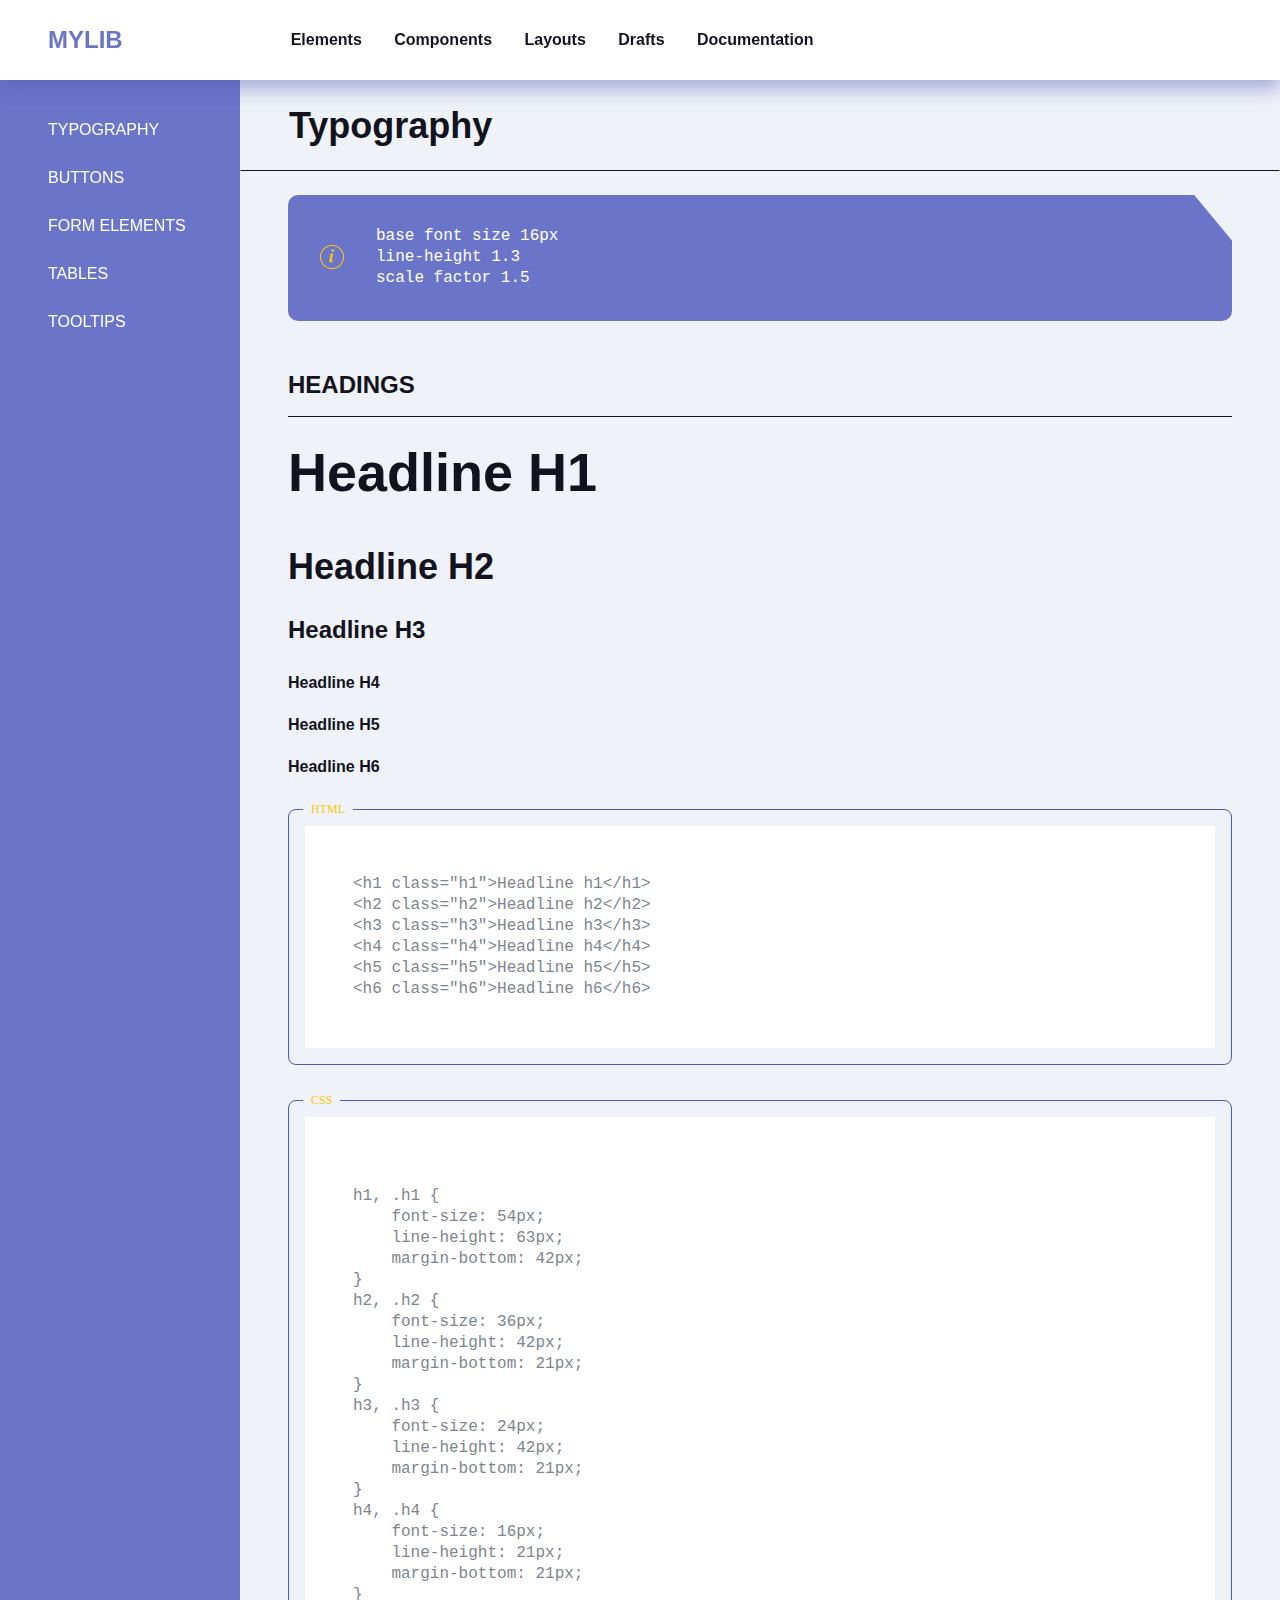
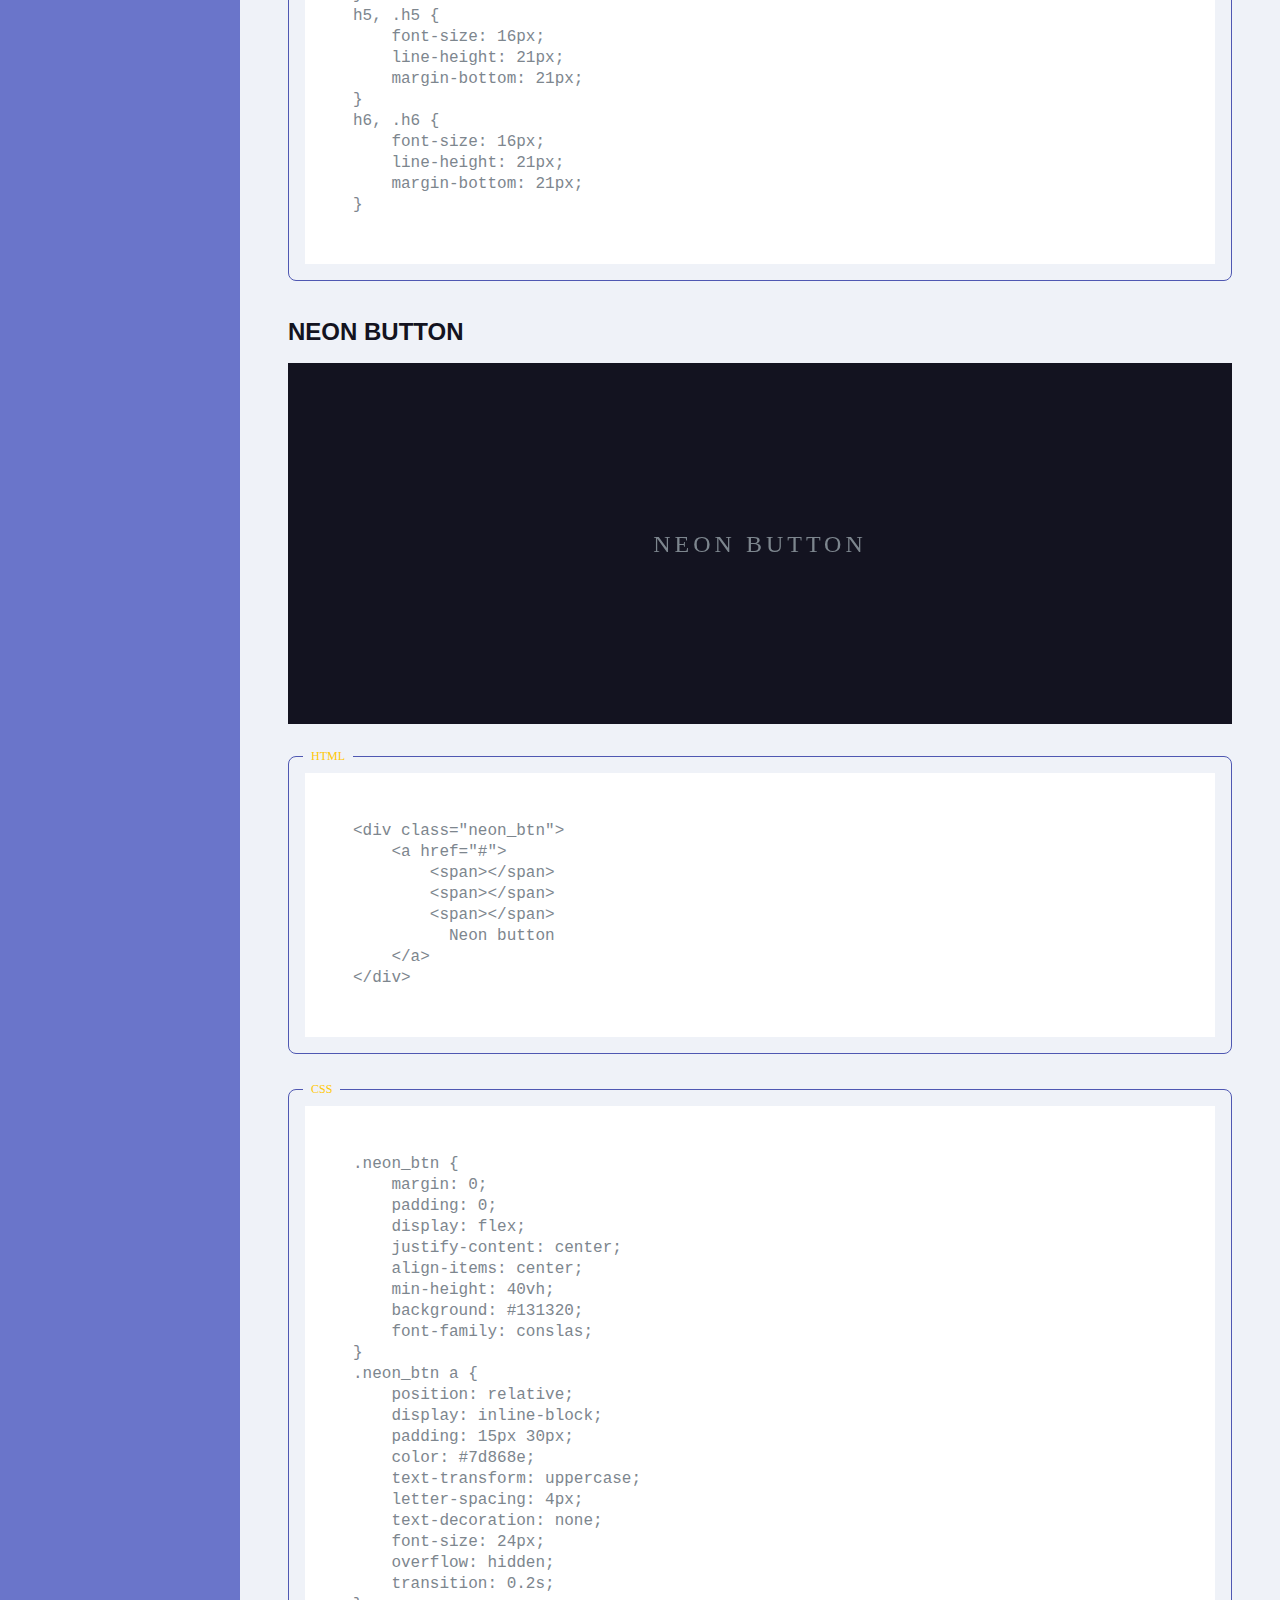
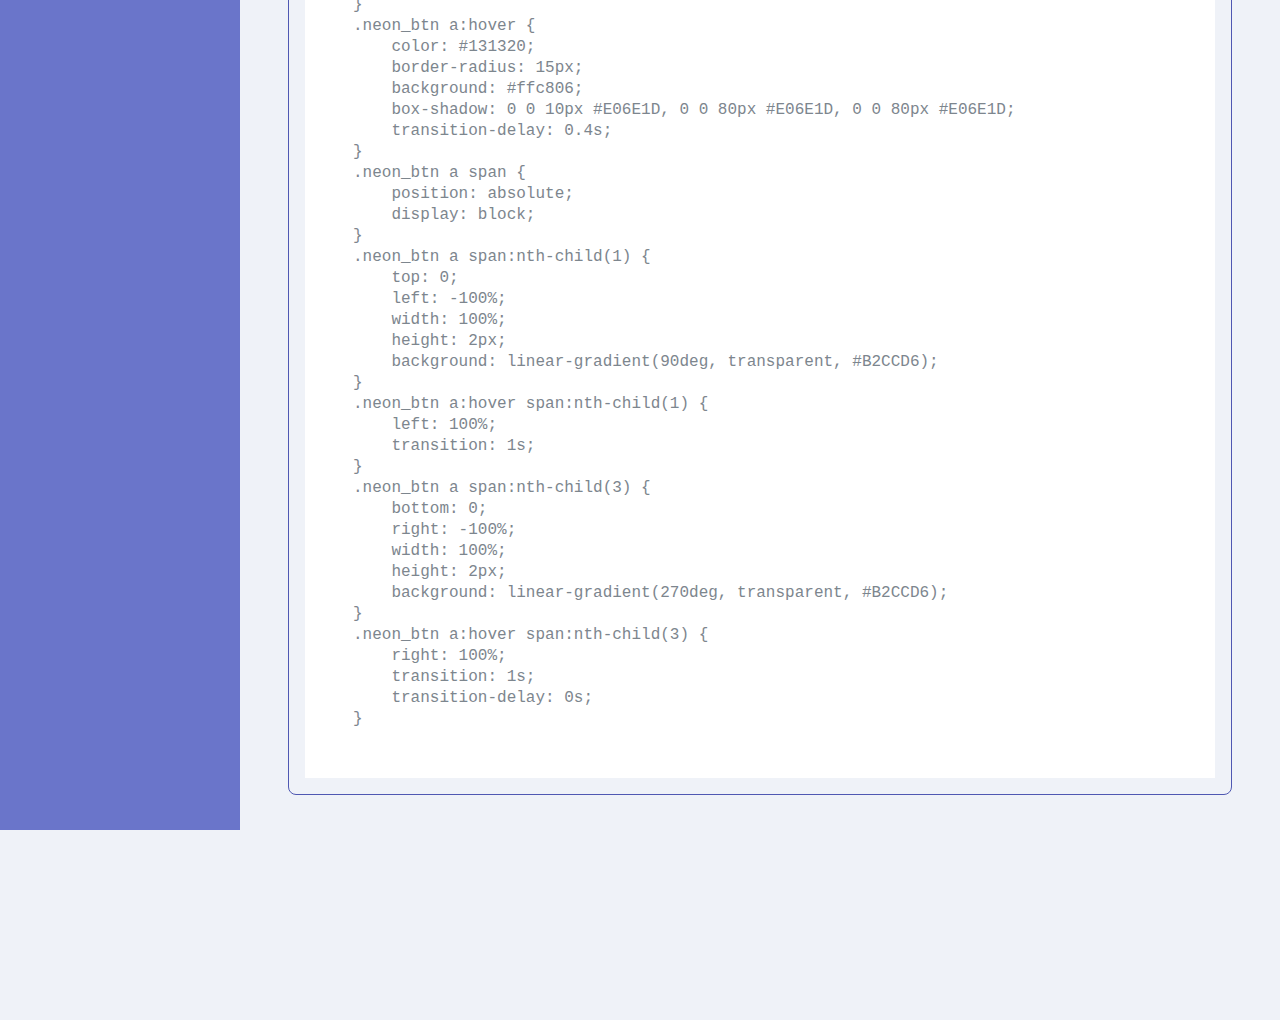
==== commit 212ae7b9: "added dropdown" ====
--- a/index.html
+++ b/index.html
@@ -17,7 +17,7 @@
                 <ul>
                     <li><a href="mylib.html"> Elements</a> </li>
                     <li><a href="components.html">Components</a></li>
-                    <li><a href="#">Layouts</a></li>
+                    <li><a href="layuots.html">Layouts</a></li>
                     <li><a href="#">Drafts</a></li>
                     <li><a href="#">Documentation</a></li>
                 </ul>
@@ -74,7 +74,7 @@
                     <div class="code_exmp">
                         <div class="code_exmp_inner">
                             <div class="code_sign">CSS</div>
-                            <pre>
+                            <pre><code>
 h1, .h1 {
     font-size: 54px;
     line-height: 63px;
@@ -104,7 +104,7 @@
     font-size: 16px;
     line-height: 21px;
     margin-bottom: 21px;
-}</pre>
+}</code></pre>
                         </div>
 
                     </div>
@@ -123,15 +123,14 @@
                         <div class="code_exmp">
                             <div class="code_exmp_inner">
                                 <div class="code_sign"><span> HTML</span></div>
-                                <pre>
-&ltdiv class="neon_btn"&gt
+                                <pre><code>&ltdiv class="neon_btn"&gt
     &lta href="#"&gt
         &ltspan&gt&lt/span&gt
         &ltspan&gt&lt/span&gt
         &ltspan&gt&lt/span&gt
           Neon button
     &lt/a&gt
-&lt/div&gt</pre>
+&lt/div&gt</code></pre>
 
 
                             </div>
@@ -139,9 +138,7 @@
                         <div class="code_exmp">
                             <div class="code_exmp_inner">
                                 <div class="code_sign">CSS</div>
-                                <pre>
-
-.neon_btn {
+                                <pre><code>.neon_btn {
     margin: 0;
     padding: 0;
     display: flex;
@@ -151,7 +148,6 @@
     background: #131320;
     font-family: conslas;
 }
-
 .neon_btn a {
     position: relative;
     display: inline-block;
@@ -164,7 +160,6 @@
     overflow: hidden;
     transition: 0.2s;
 }
-
 .neon_btn a:hover {
     color: #131320;
     border-radius: 15px;
@@ -172,12 +167,10 @@
     box-shadow: 0 0 10px #E06E1D, 0 0 80px #E06E1D, 0 0 80px #E06E1D;
     transition-delay: 0.4s;
 }
-
 .neon_btn a span {
     position: absolute;
     display: block;
 }
-
 .neon_btn a span:nth-child(1) {
     top: 0;
     left: -100%;
@@ -185,12 +178,10 @@
     height: 2px;
     background: linear-gradient(90deg, transparent, #B2CCD6);
 }
-
 .neon_btn a:hover span:nth-child(1) {
     left: 100%;
     transition: 1s;
 }
-
 .neon_btn a span:nth-child(3) {
     bottom: 0;
     right: -100%;
@@ -198,12 +189,11 @@
     height: 2px;
     background: linear-gradient(270deg, transparent, #B2CCD6);
 }
-
 .neon_btn a:hover span:nth-child(3) {
     right: 100%;
     transition: 1s;
     transition-delay: 0s;
-}</pre>
+}</code></pre>
                             </div>
 
                         </div>
--- a/css/index.css
+++ b/css/index.css
@@ -271,4 +271,37 @@
   background: #6e6e97;
   flex-grow: 1;
   padding: 25px 20px 0 30px;
+}
+.dropbtn {
+  background-color: #4f58b2;
+  color: white;
+  padding: 16px;
+  font-size: 16px;
+  border: none;
+}
+.dropdown {
+  position: relative;
+  display: inline-block;
+}
+.dropdown-content {
+  display: none;
+  position: absolute;
+  background-color: #7d868e;
+  min-width: 160px;
+  box-shadow: 0px 8px 16px 0px rgba(0,0,0,0.2);
+  z-index: 1;
+}
+.dropdown-content a {
+  color: #fff;
+  padding: 12px 16px;
+  text-decoration: none;
+  display: block;
+}
+
+.dropdown-content a:hover {background-color: #ddd;}
+.dropdown:hover .dropdown-content {
+  display: block;
+}
+.dropdown:hover .dropbtn {
+  background-color: #4f58b2;
 }